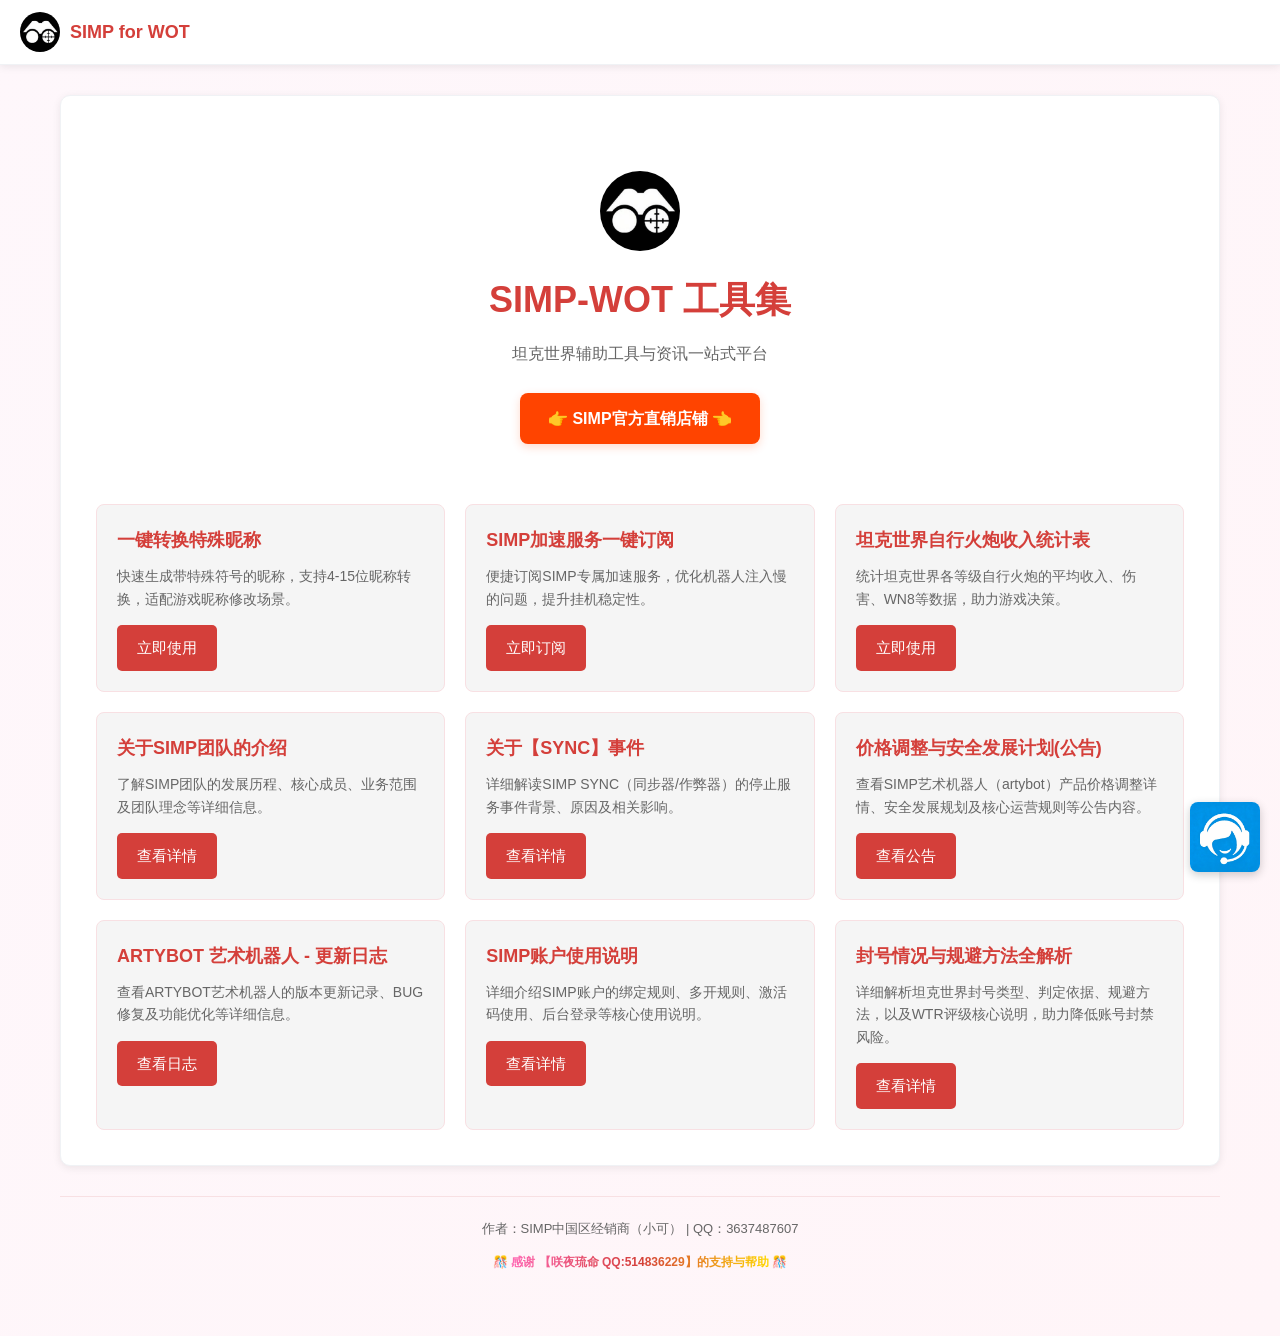
==== index.html @ d46e0708 "Add files via upload" ====
<!DOCTYPE html>
<html lang="zh-CN">
<head>
    <meta charset="UTF-8">
    <meta name="viewport" content="width=device-width, initial-scale=1.0">
    <title>SIMP-WOT 工具集</title>
    <link rel="stylesheet" href="css/common.css">
    <style>
        /* --- Index Page Styles --- */
        .hero {
            text-align: center;
            padding: 40px 20px 30px;
        }
        .hero h1 {
            color: var(--color-primary);
            font-size: 36px;
            font-weight: 700;
            margin-bottom: 10px;
        }
        .hero .tagline {
            color: var(--color-text-light);
            font-size: 16px;
            margin-bottom: 25px;
        }
        .logo-img {
            width: 80px;
            height: 80px;
            border-radius: 50%;
            object-fit: cover;
            margin-bottom: 10px;
        }
        .taobao-link {
            display: inline-block;
            padding: 12px 28px;
            background: #ff4400;
            color: #fff;
            border-radius: 8px;
            font-size: 16px;
            font-weight: bold;
            transition: all .3s;
            box-shadow: 0 3px 10px rgba(255,68,0,0.2);
        }
        .taobao-link:hover {
            background: #e63e00;
            color: #fff;
            transform: translateY(-2px);
        }
        .tools-grid {
            display: grid;
            grid-template-columns: repeat(auto-fill, minmax(300px, 1fr));
            gap: 20px;
            margin-top: 30px;
        }
        .tool-card {
            background: #f5f5f5;
            border-radius: 8px;
            padding: 20px;
            border: 1px solid var(--color-primary-light);
            transition: transform .3s, box-shadow .3s;
        }
        .tool-card:hover {
            transform: translateY(-4px);
            box-shadow: var(--shadow-md);
            border-color: var(--color-primary);
        }
        .tool-card .tool-title {
            font-size: 18px;
            color: var(--color-primary);
            font-weight: bold;
            margin-bottom: 10px;
        }
        .tool-card .tool-desc {
            color: var(--color-text-light);
            font-size: 14px;
            line-height: 1.6;
            margin-bottom: 15px;
        }
        .tool-card .tool-link {
            display: inline-block;
            padding: 10px 20px;
            background: var(--color-primary);
            color: #fff;
            border-radius: 5px;
            font-size: 15px;
            transition: background .3s;
        }
        .tool-card .tool-link:hover {
            background: var(--color-primary-dark);
            color: #fff;
        }
        @media (max-width: 768px) {
            .hero h1 { font-size: 28px; }
            .tools-grid { grid-template-columns: 1fr; }
        }
    </style>
</head>
<body>

<header class="site-header">
    <a href="index.html" class="logo">
        <img src="assets/images/your-logo.png" alt="SIMP Logo">
        <span>SIMP for WOT</span>
    </a>
</header>

<main class="page-container">
    <div class="content-card">
        <div class="hero">
            <img src="assets/images/your-logo.png" alt="SIMP Logo" class="logo-img">
            <h1>SIMP-WOT 工具集</h1>
            <p class="tagline">坦克世界辅助工具与资讯一站式平台</p>
            <a href="https://7xt2fc2jep40gipw4960wyikz8szhys.taobao.com/" target="_blank" class="taobao-link">👉 SIMP官方直销店铺 👈</a>
        </div>

        <div class="tools-grid">
            <div class="tool-card">
                <div class="tool-title">一键转换特殊昵称</div>
                <div class="tool-desc">快速生成带特殊符号的昵称，支持4-15位昵称转换，适配游戏昵称修改场景。</div>
                <a href="special-nickname-converter.html" class="tool-link">立即使用</a>
            </div>
            <div class="tool-card">
                <div class="tool-title">SIMP加速服务一键订阅</div>
                <div class="tool-desc">便捷订阅SIMP专属加速服务，优化机器人注入慢的问题，提升挂机稳定性。</div>
                <a href="simp-acceleration-subscribe.html" class="tool-link">立即订阅</a>
            </div>
            <div class="tool-card">
                <div class="tool-title">坦克世界自行火炮收入统计表</div>
                <div class="tool-desc">统计坦克世界各等级自行火炮的平均收入、伤害、WN8等数据，助力游戏决策。</div>
                <a href="arty-income-stats.html" class="tool-link">立即使用</a>
            </div>
            <div class="tool-card">
                <div class="tool-title">关于SIMP团队的介绍</div>
                <div class="tool-desc">了解SIMP团队的发展历程、核心成员、业务范围及团队理念等详细信息。</div>
                <a href="about-simp-team.html" class="tool-link">查看详情</a>
            </div>
            <div class="tool-card">
                <div class="tool-title">关于【SYNC】事件</div>
                <div class="tool-desc">详细解读SIMP SYNC（同步器/作弊器）的停止服务事件背景、原因及相关影响。</div>
                <a href="about-sync-incident.html" class="tool-link">查看详情</a>
            </div>
            <div class="tool-card">
                <div class="tool-title">价格调整与安全发展计划(公告)</div>
                <div class="tool-desc">查看SIMP艺术机器人（artybot）产品价格调整详情、安全发展规划及核心运营规则等公告内容。</div>
                <a href="price-adjustment-announcement.html" class="tool-link">查看公告</a>
            </div>
            <div class="tool-card">
                <div class="tool-title">ARTYBOT 艺术机器人 - 更新日志</div>
                <div class="tool-desc">查看ARTYBOT艺术机器人的版本更新记录、BUG修复及功能优化等详细信息。</div>
                <a href="changelog.html" class="tool-link">查看日志</a>
            </div>
            <div class="tool-card">
                <div class="tool-title">SIMP账户使用说明</div>
                <div class="tool-desc">详细介绍SIMP账户的绑定规则、多开规则、激活码使用、后台登录等核心使用说明。</div>
                <a href="simp-account-guide.html" class="tool-link">查看详情</a>
            </div>
            <div class="tool-card">
                <div class="tool-title">封号情况与规避方法全解析</div>
                <div class="tool-desc">详细解析坦克世界封号类型、判定依据、规避方法，以及WTR评级核心说明，助力降低账号封禁风险。</div>
                <a href="ban-prevention-guide.html" class="tool-link">查看详情</a>
            </div>
        </div>
    </div>
</main>

<script src="js/common.js"></script>
</body>
</html>
---- css/common.css ----
/* ======================================
   SIMP-WOT Toolkit — Common Stylesheet
   ====================================== */

/* --- Reset & Base --- */
*, *::before, *::after {
    margin: 0;
    padding: 0;
    box-sizing: border-box;
}

:root {
    --color-primary: #d43f3a;
    --color-primary-dark: #b92e2a;
    --color-primary-light: #f8e0e3;
    --color-accent: #2c3e7a;
    --color-text: #333;
    --color-text-light: #666;
    --color-bg: #fef7fb;
    --color-bg-alt: #fff5f8;
    --color-white: #fff;
    --color-border: #f0f2f5;
    --shadow-sm: 0 2px 8px rgba(0,0,0,0.08);
    --shadow-md: 0 4px 15px rgba(0,0,0,0.1);
    --radius: 10px;
    --max-width: 1200px;
    --font-stack: "Microsoft YaHei", "PingFang SC", "Segoe UI", sans-serif;
}

body {
    font-family: var(--font-stack);
    background: linear-gradient(120deg, var(--color-bg) 0%, var(--color-bg-alt) 100%);
    color: var(--color-text);
    line-height: 1.7;
    min-height: 100vh;
}

a { color: var(--color-primary); text-decoration: none; transition: color .2s; }
a:hover { color: var(--color-primary-dark); }

img { max-width: 100%; height: auto; }

/* --- Site Header / Navbar --- */
.site-header {
    background: var(--color-white);
    border-bottom: 1px solid var(--color-border);
    padding: 12px 20px;
    display: flex;
    align-items: center;
    justify-content: space-between;
    position: sticky;
    top: 0;
    z-index: 1000;
    box-shadow: var(--shadow-sm);
}

.site-header .logo {
    display: flex;
    align-items: center;
    gap: 10px;
    text-decoration: none;
    color: var(--color-primary);
}

.site-header .logo img {
    width: 40px;
    height: 40px;
    border-radius: 50%;
    object-fit: cover;
}

.site-header .logo span {
    font-size: 18px;
    font-weight: 700;
}

.site-header .back-link {
    display: inline-flex;
    align-items: center;
    gap: 6px;
    padding: 6px 14px;
    background: var(--color-primary);
    color: var(--color-white);
    border-radius: 6px;
    font-size: 14px;
    font-weight: 500;
    transition: background .2s;
}

.site-header .back-link:hover {
    background: var(--color-primary-dark);
    color: var(--color-white);
}

/* --- Main Container --- */
.page-container {
    max-width: var(--max-width);
    margin: 30px auto;
    padding: 0 20px;
}

.content-card {
    background: var(--color-white);
    border-radius: var(--radius);
    box-shadow: var(--shadow-sm);
    padding: 35px;
    margin-bottom: 30px;
    border: 1px solid var(--color-border);
}

/* --- Page Title --- */
.page-title {
    text-align: center;
    font-size: 28px;
    font-weight: 700;
    color: var(--color-text);
    margin-bottom: 8px;
}

.page-subtitle {
    text-align: center;
    color: var(--color-text-light);
    font-size: 14px;
    margin-bottom: 30px;
}

/* --- Section Headings --- */
.section-heading {
    color: var(--color-accent);
    font-size: 22px;
    margin: 30px 0 15px;
    padding-left: 16px;
    border-left: 4px solid var(--color-accent);
}

.sub-heading {
    color: var(--color-primary);
    font-size: 18px;
    margin: 25px 0 12px;
    display: flex;
    align-items: center;
    gap: 8px;
}

.sub-heading::before {
    content: "";
    width: 4px;
    height: 18px;
    background: var(--color-primary);
    border-radius: 2px;
    display: inline-block;
}

/* --- Typography --- */
p { margin-bottom: 12px; }

.note-text {
    color: #f39c12;
    font-size: 14px;
    font-weight: 500;
    margin: 10px 0 15px 2em;
}

.content-list {
    margin: 12px 0 20px 2em;
}

.content-list li {
    margin-bottom: 8px;
    font-size: 15px;
}

/* --- Buttons --- */
.btn {
    display: inline-block;
    padding: 10px 20px;
    border: none;
    border-radius: 6px;
    font-size: 15px;
    font-weight: 500;
    cursor: pointer;
    transition: all .2s;
    text-decoration: none;
    text-align: center;
}

.btn-primary { background: var(--color-primary); color: var(--color-white); }
.btn-primary:hover { background: var(--color-primary-dark); color: var(--color-white); }
.btn-blue { background: #0d6efd; color: var(--color-white); }
.btn-blue:hover { background: #0b5ed7; color: var(--color-white); }
.btn-green { background: #198754; color: var(--color-white); }
.btn-green:hover { background: #157347; color: var(--color-white); }
.btn-red { background: #dc3545; color: var(--color-white); }
.btn-red:hover { background: #c82333; color: var(--color-white); }

/* --- Info Boxes --- */
.url-box {
    background: #f0f2fa;
    padding: 15px 20px;
    border-radius: 6px;
    margin: 10px 0;
    border-left: 3px solid var(--color-accent);
}

.url-box a {
    color: var(--color-accent);
    font-weight: bold;
    word-break: break-all;
}

.notice-box {
    padding: 15px;
    background: #fff3cd;
    border: 1px solid #ffeeba;
    border-radius: 6px;
    margin-bottom: 15px;
}

.notice-box .notice-title {
    font-weight: bold;
    color: #856404;
    margin-bottom: 8px;
}

.notice-box ul { padding-left: 20px; color: #856404; font-size: 13px; }
.notice-box li { margin-bottom: 3px; }

.commitment-box {
    background: #fff8f8;
    padding: 20px;
    border-radius: 6px;
    border-left: 4px solid #e63946;
    margin: 20px 0;
}

.commitment-box p { text-indent: 0; }

/* --- Q&A --- */
.qa-item {
    margin-bottom: 15px;
    padding: 12px 15px;
    background: #f0f2fa;
    border-radius: 6px;
}

.qa-question { font-weight: bold; color: var(--color-accent); margin-bottom: 5px; }
.qa-answer { color: #444; padding-left: 10px; border-left: 2px solid var(--color-accent); }

/* --- Images --- */
.img-box {
    margin: 20px 0;
    text-align: center;
}

.img-box img {
    max-width: 100%;
    border-radius: 8px;
    border: 1px solid #ddd;
    box-shadow: var(--shadow-sm);
    display: block;
    margin: 0 auto;
}

.img-title {
    color: var(--color-accent);
    font-size: 15px;
    margin-bottom: 10px;
    font-weight: 500;
}

/* --- Service Float --- */
.service-float {
    position: fixed;
    right: 20px;
    bottom: 20px;
    z-index: 9999;
    transition: transform .3s;
}

.service-float:hover { transform: scale(1.05); }

.service-float img {
    width: 70px;
    height: auto;
    border-radius: 8px;
    box-shadow: 0 3px 10px rgba(0,0,0,0.2);
}

/* --- Footer --- */
.site-footer {
    text-align: center;
    color: var(--color-text-light);
    font-size: 13px;
    line-height: 1.8;
    padding: 20px;
    border-top: 1px solid var(--color-primary-light);
    margin-top: 30px;
}

/* --- Responsive --- */
@media (max-width: 768px) {
    .content-card { padding: 20px; }
    .page-title { font-size: 22px; }
    .section-heading { font-size: 19px; }
    .site-header .logo span { font-size: 15px; }
    .service-float { right: 10px; bottom: 10px; }
    .service-float img { width: 55px; }
    .page-container { margin: 15px auto; padding: 0 12px; }
}

@media (max-width: 576px) {
    .site-header { padding: 10px 12px; }
    .site-header .logo img { width: 32px; height: 32px; }
    .content-card { padding: 15px; border-radius: 8px; }
    .page-title { font-size: 20px; }
}
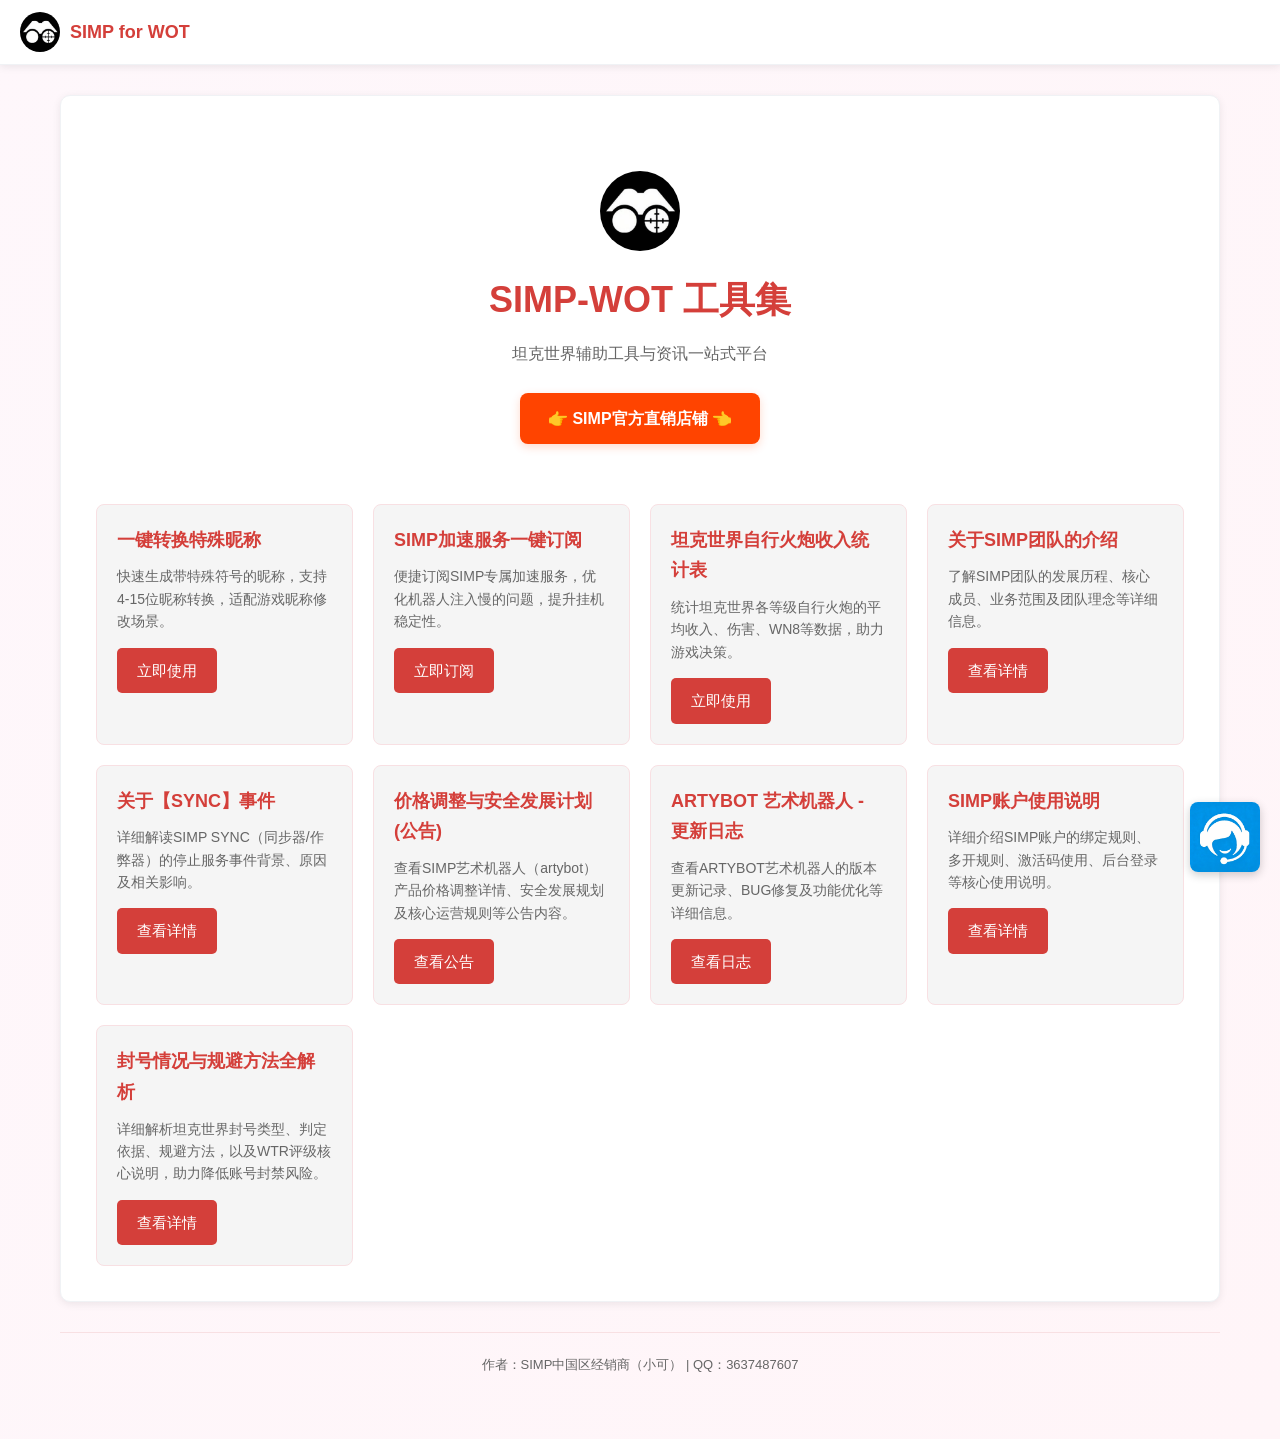
==== commit 71dd36fd: "Update index.html" ====
--- a/index.html
+++ b/index.html
@@ -47,7 +47,7 @@
         }
         .tools-grid {
             display: grid;
-            grid-template-columns: repeat(auto-fill, minmax(300px, 1fr));
+            grid-template-columns: repeat(4, 1fr);
             gap: 20px;
             margin-top: 30px;
         }
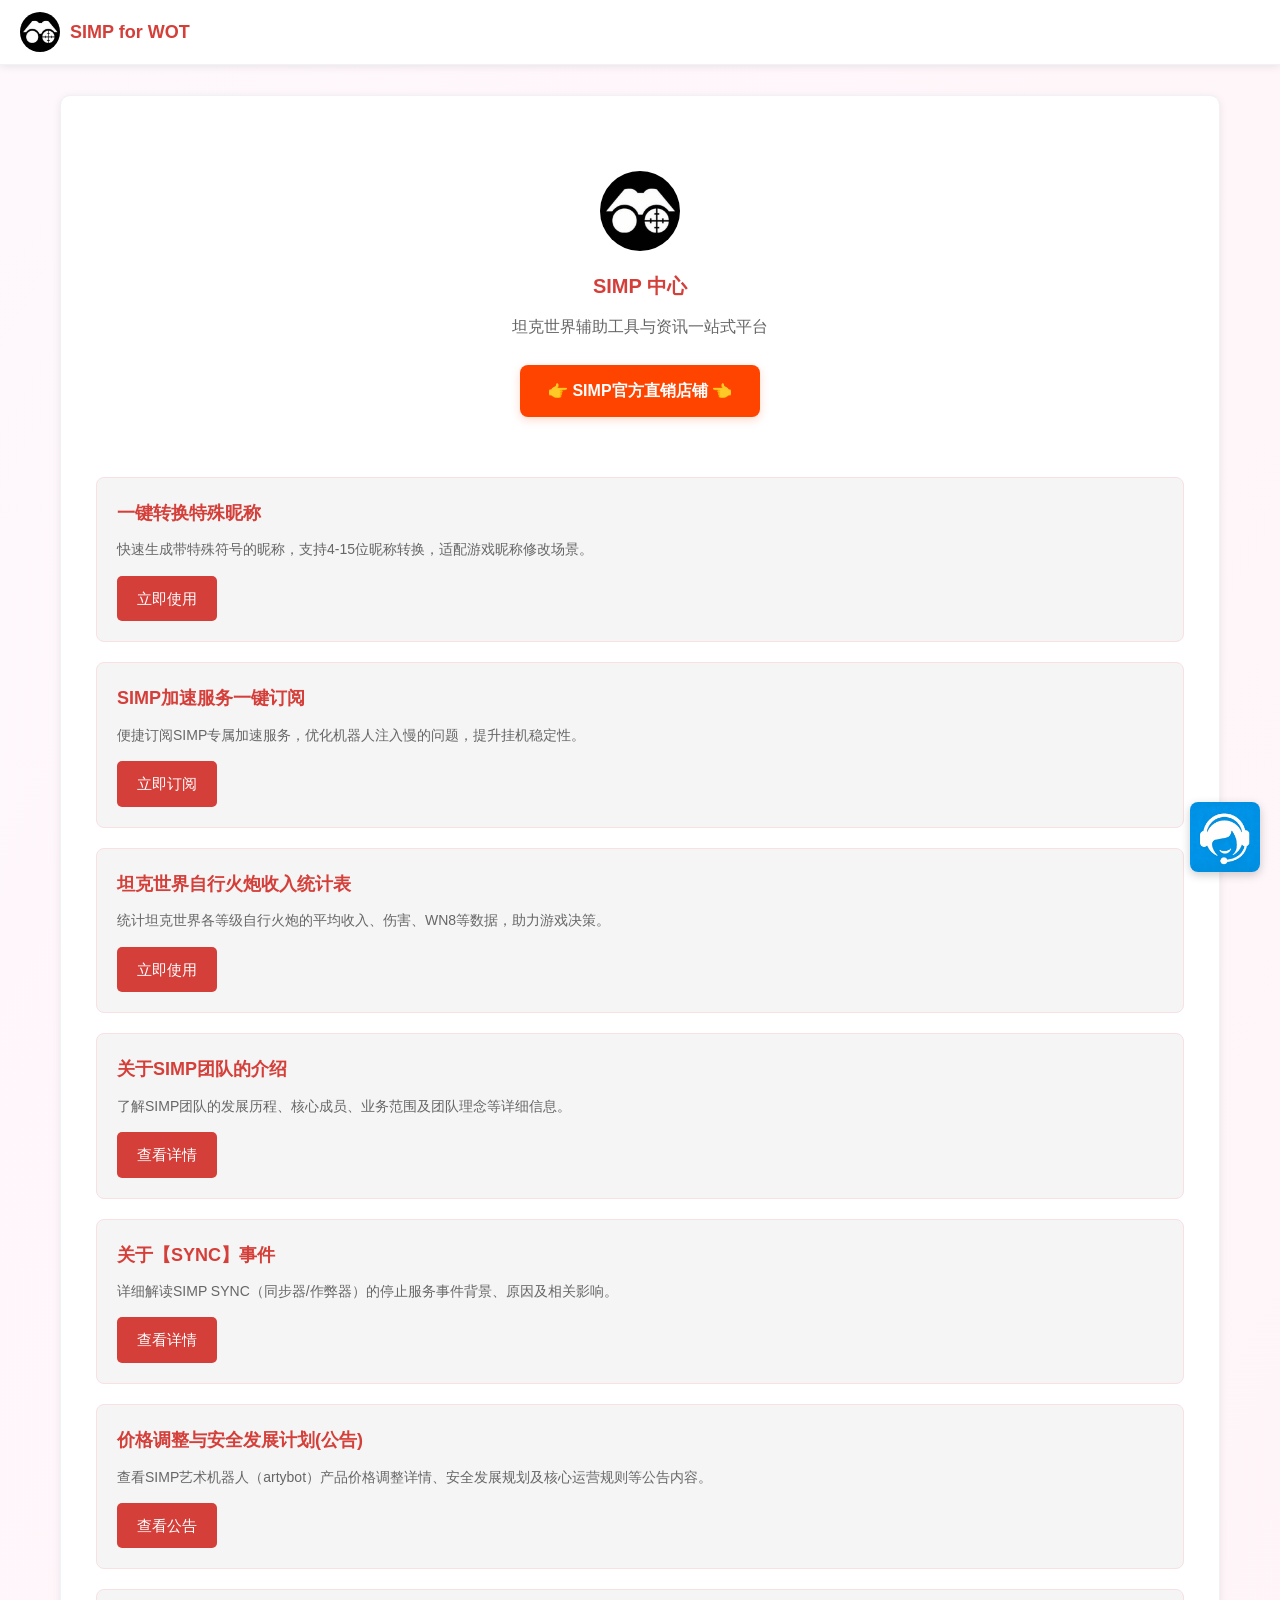
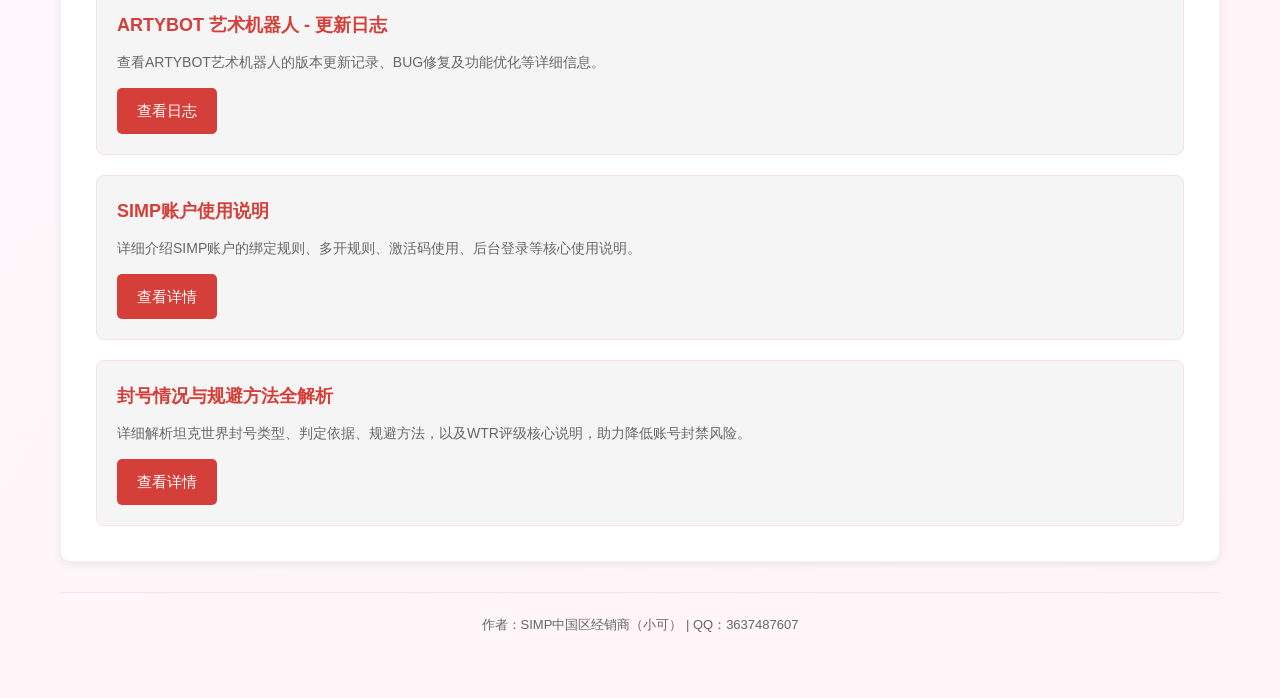
==== commit e0b74981: "Update index.html" ====
--- a/index.html
+++ b/index.html
@@ -3,7 +3,7 @@
 <head>
     <meta charset="UTF-8">
     <meta name="viewport" content="width=device-width, initial-scale=1.0">
-    <title>SIMP-WOT 工具集</title>
+    <title>SIMP 中心</title>
     <link rel="stylesheet" href="css/common.css">
     <style>
         /* --- Index Page Styles --- */
@@ -88,8 +88,8 @@
             background: var(--color-primary-dark);
             color: #fff;
         }
-        @media (max-width: 768px) {
-            .hero h1 { font-size: 28px; }
+        @media (max-width: 1400px) {
+            .hero h1 { font-size: 20px; }
             .tools-grid { grid-template-columns: 1fr; }
         }
     </style>
@@ -107,7 +107,7 @@
     <div class="content-card">
         <div class="hero">
             <img src="assets/images/your-logo.png" alt="SIMP Logo" class="logo-img">
-            <h1>SIMP-WOT 工具集</h1>
+            <h1>SIMP 中心</h1>
             <p class="tagline">坦克世界辅助工具与资讯一站式平台</p>
             <a href="https://7xt2fc2jep40gipw4960wyikz8szhys.taobao.com/" target="_blank" class="taobao-link">👉 SIMP官方直销店铺 👈</a>
         </div>
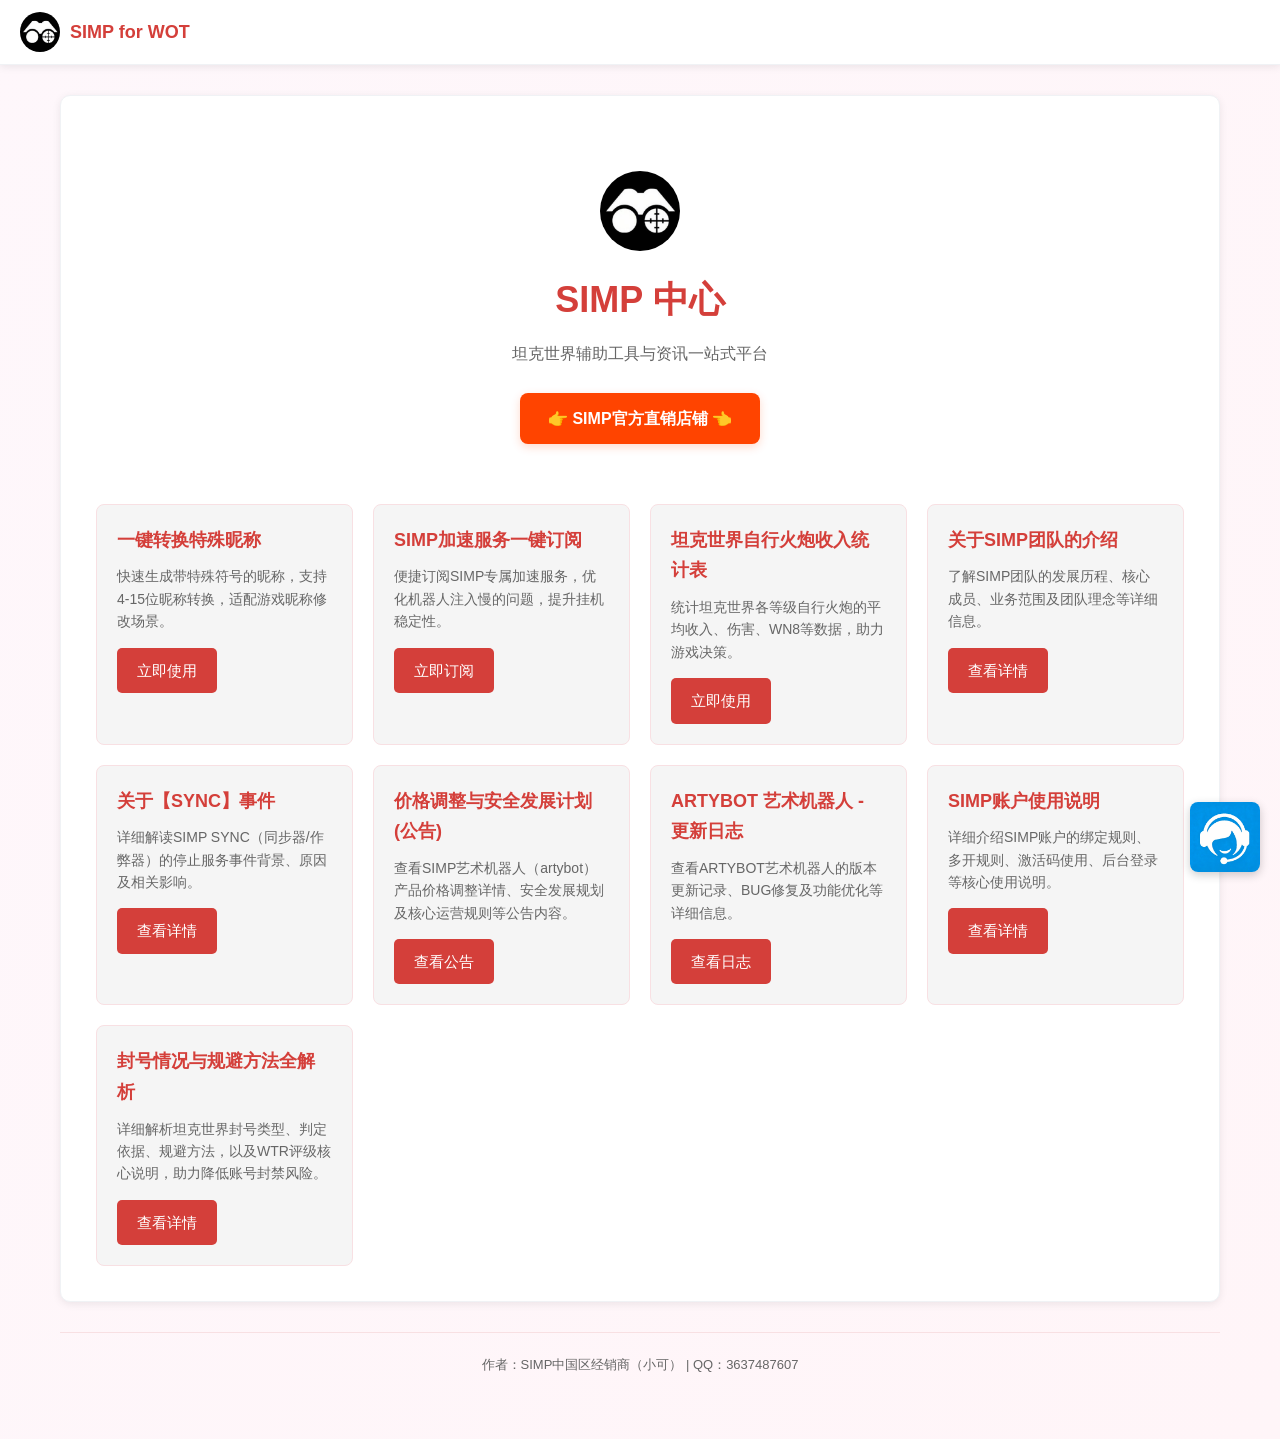
==== commit 5f169f91: "Update index.html" ====
--- a/index.html
+++ b/index.html
@@ -88,8 +88,8 @@
             background: var(--color-primary-dark);
             color: #fff;
         }
-        @media (max-width: 1400px) {
-            .hero h1 { font-size: 20px; }
+        @media (max-width: 768px) {
+            .hero h1 { font-size: 28px; }
             .tools-grid { grid-template-columns: 1fr; }
         }
     </style>
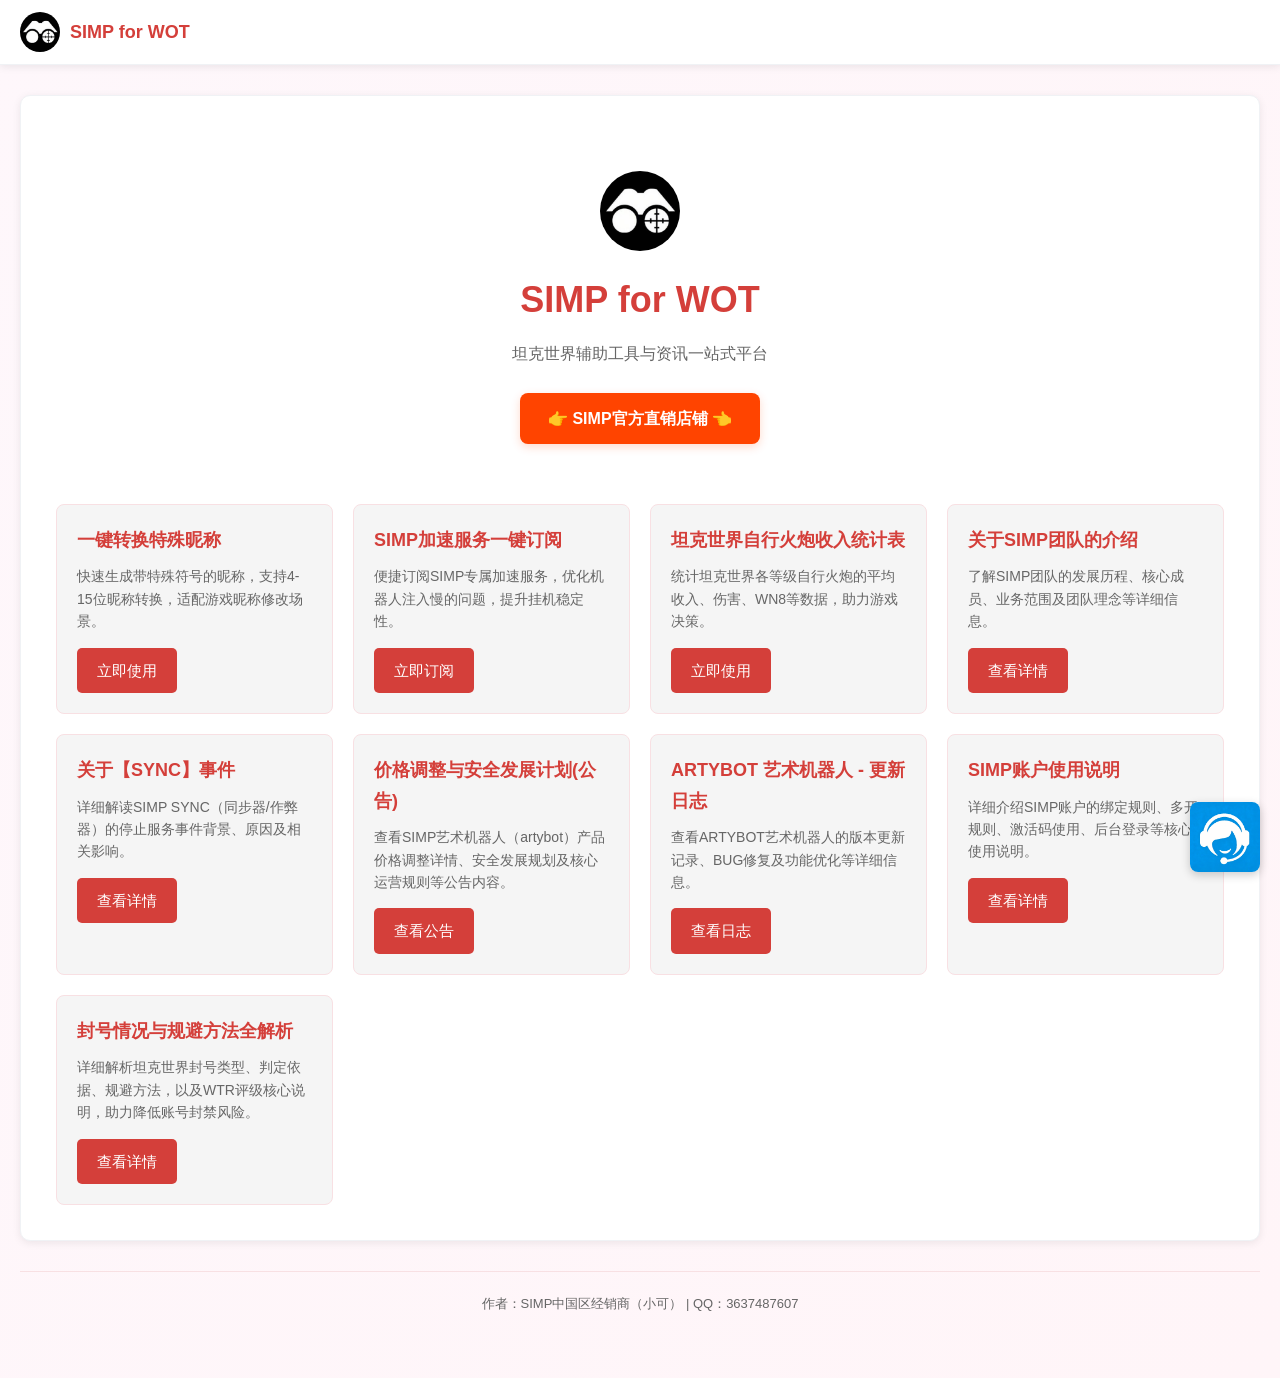
==== commit f7229c84: "Update index.html" ====
--- a/index.html
+++ b/index.html
@@ -3,7 +3,7 @@
 <head>
     <meta charset="UTF-8">
     <meta name="viewport" content="width=device-width, initial-scale=1.0">
-    <title>SIMP 中心</title>
+    <title>SIMP for WOT</title>
     <link rel="stylesheet" href="css/common.css">
     <style>
         /* --- Index Page Styles --- */
@@ -107,7 +107,7 @@
     <div class="content-card">
         <div class="hero">
             <img src="assets/images/your-logo.png" alt="SIMP Logo" class="logo-img">
-            <h1>SIMP 中心</h1>
+            <h1>SIMP for WOT</h1>
             <p class="tagline">坦克世界辅助工具与资讯一站式平台</p>
             <a href="https://7xt2fc2jep40gipw4960wyikz8szhys.taobao.com/" target="_blank" class="taobao-link">👉 SIMP官方直销店铺 👈</a>
         </div>
--- a/css/common.css
+++ b/css/common.css
@@ -23,7 +23,7 @@
     --shadow-sm: 0 2px 8px rgba(0,0,0,0.08);
     --shadow-md: 0 4px 15px rgba(0,0,0,0.1);
     --radius: 10px;
-    --max-width: 1200px;
+    --max-width: 1400px;
     --font-stack: "Microsoft YaHei", "PingFang SC", "Segoe UI", sans-serif;
 }
 
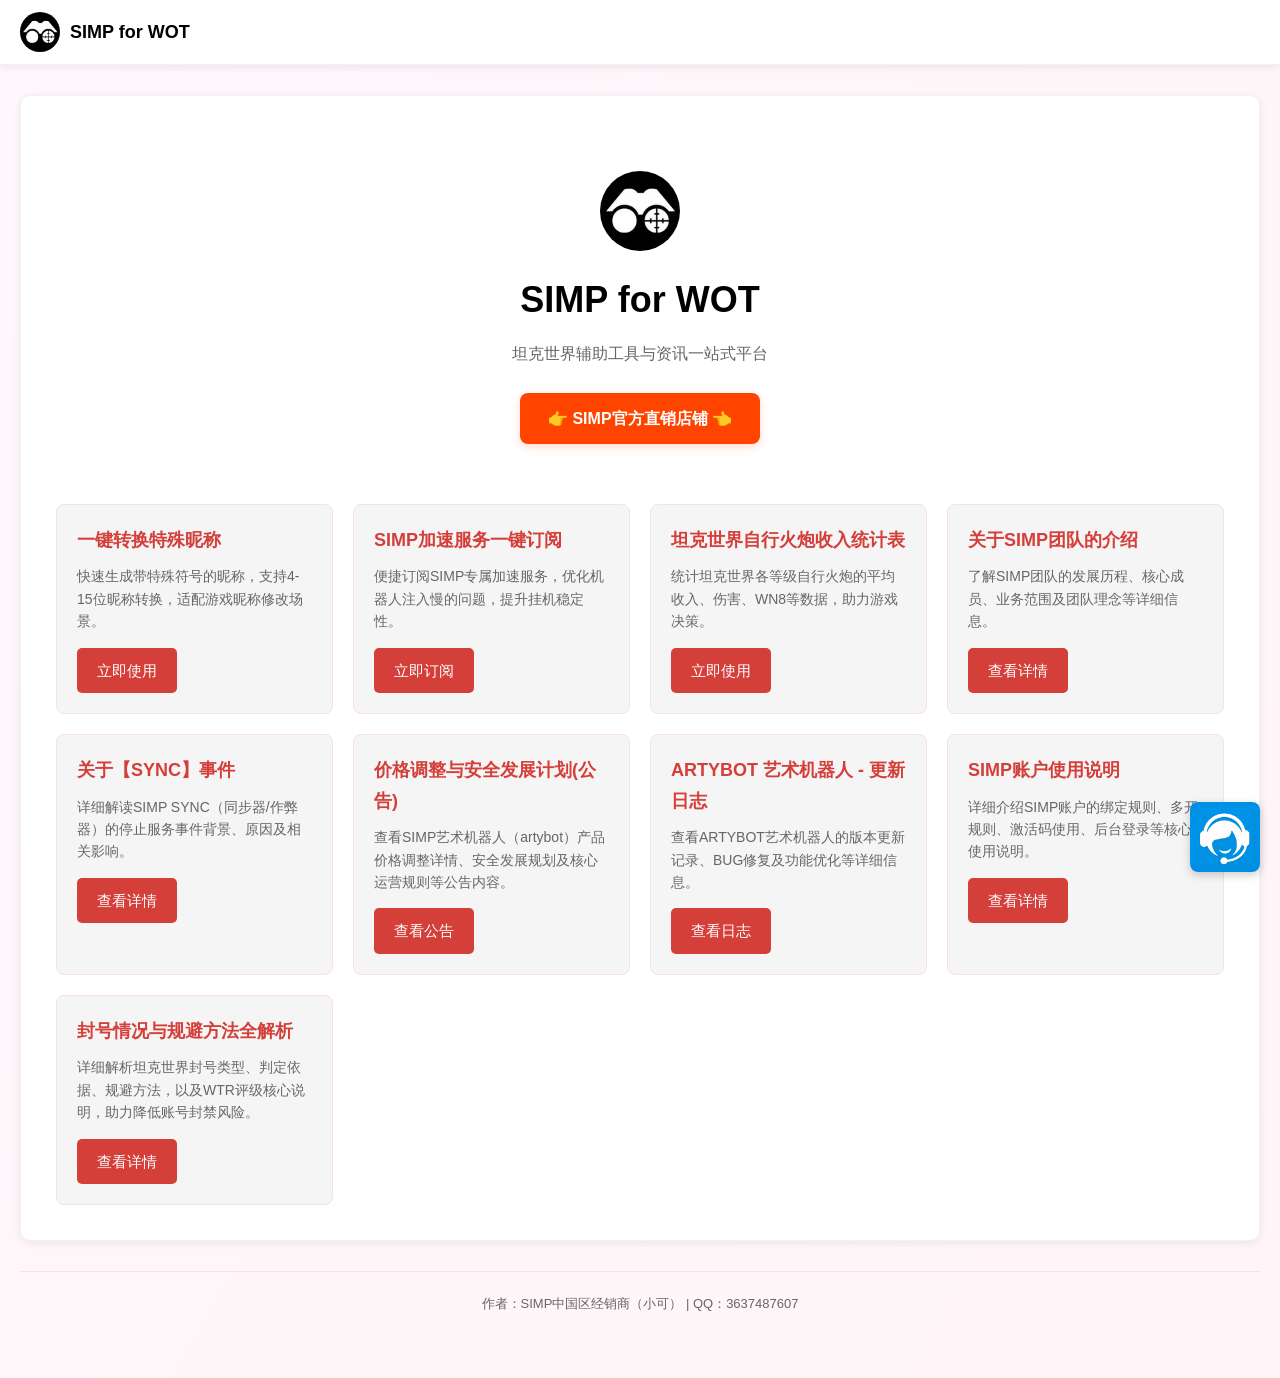
==== commit 44800f25: "Update index.html" ====
--- a/index.html
+++ b/index.html
@@ -12,7 +12,7 @@
             padding: 40px 20px 30px;
         }
         .hero h1 {
-            color: var(--color-primary);
+            color: #000; 
             font-size: 36px;
             font-weight: 700;
             margin-bottom: 10px;
--- a/css/common.css
+++ b/css/common.css
@@ -23,7 +23,7 @@
     --shadow-sm: 0 2px 8px rgba(0,0,0,0.08);
     --shadow-md: 0 4px 15px rgba(0,0,0,0.1);
     --radius: 10px;
-    --max-width: 1400px;
+    --max-width: 1500px;
     --font-stack: "Microsoft YaHei", "PingFang SC", "Segoe UI", sans-serif;
 }
 
@@ -59,7 +59,6 @@
     align-items: center;
     gap: 10px;
     text-decoration: none;
-    color: var(--color-primary);
 }
 
 .site-header .logo img {
@@ -72,8 +71,11 @@
 .site-header .logo span {
     font-size: 18px;
     font-weight: 700;
-}
-
+    color: #000;
+}
+.site-header .logo:hover span {
+    color: #000;
+}
 .site-header .back-link {
     display: inline-flex;
     align-items: center;
